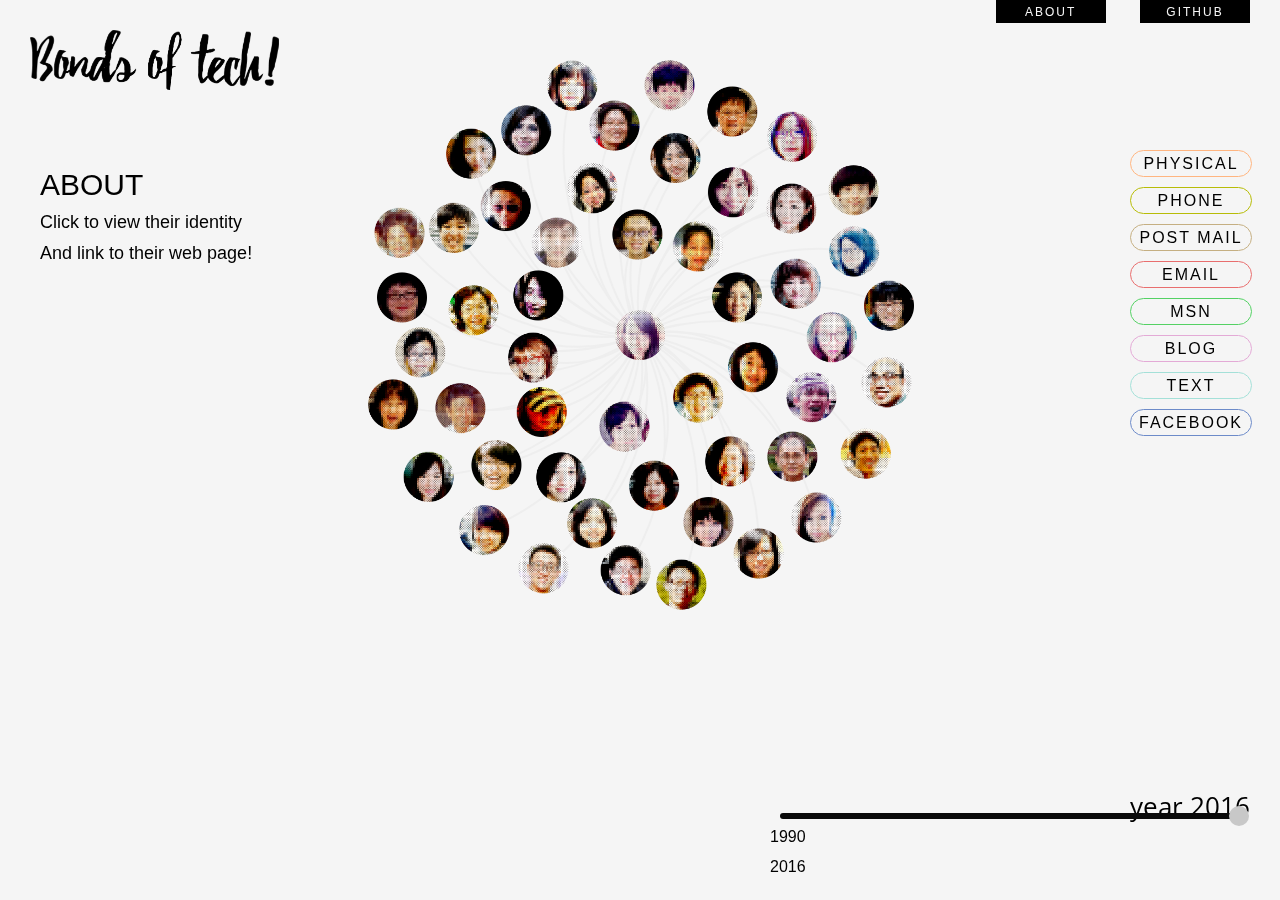
==== index.html @ d014a4b9 "add project" ====
<!DOCTYPE html>
<html>
<head>
	<meta charset="utf-8">
	<title>Bonds of Life</title>
	<link rel="stylesheet" type="text/css" href="css/style.css">
	<link rel="stylesheet" type="text/css" href="css/d3.slider.css">
	<link rel="stylesheet" type="text/css" media="screen" href="css/jquery-ui-1.10.2.custom.min.css">
	<script src="scripts/jquery-1.11.3.min.js" type="text/javascript"></script>
    <script src="scripts/jquery-ui-1.10.2.custom.min.js" type="text/javascript"></script>
	<script type="text/javascript" src='scripts/d3.min.js'></script>
	<script type="text/javascript" src="scripts/d3.slider.js"></script>
<!-- 	 <script type="text/javascript" src="../scripts/d3.chart.js"></script> -->
</head>
<body>

    <header>
<!--       <h1>Bonds of Life</h1> -->
    <div class="titles">
    	<a href="../html/index.html"><img class="title-img-1" src="img/title.png" ></a>
    	<a href="../html/index.html"><img class="title-img-2" src="img/title-2.png"></a>
    </div>

    <div class="links">
    	<div id="links-btn">ABOUT</div>
    	<div id="links-btn"><a href="#">GITHUB</a></div>
    </div>
    </header>

    <!-- container for force layout visualisation  -->

    <section id="pie-chart"></section>

    <div id="info">
	    <h1 id="name">About</h1>
	    <h2>Click to view their identity</h2>
	    <h3>And link to their web page!</h3>
    </div>

    <section id="btns">
<!--     	<div id="node-length">0</div> -->
	    <div id="physical-btn" class="btn">Physical</div>
	    <div id="phone-btn" class="btn">Phone</div>
	    <div id="post-btn" class="btn">Post Mail</div>
	    <div id="email-btn" class="btn">Email</div>
	    <div id="msn-btn" class="btn">MSN</div>	    
	    <div id="blog-btn" class="btn">Blog</div>
	    <div id="message-btn" class="btn">Text</div>
	    <div id="facebook-btn" class="btn">Facebook</div>
    </section>

    <div id="slider-widget">
    	<div id="show-year"><span>year </span> 2016</div>	    
    	<center><div id="year-slider"></div></center>
		<div id="year-number">
			<p>1990</p><p>2016</p>
		</div>
	</div>
    <center><section id="vis"></section></center> 
<footer></footer>




	<script type="text/javascript" src="scripts/main-script.js" async></script>
<!-- 	<script type="text/javascript" src="../scripts/app.js" async></script> -->
</body>
</html>
---- css/style.css ----
/*
   http://meyerweb.com/eric/tools/css/reset/
   v2.0 | 20110126
   License: none (public domain)
*/
@import url("https://fonts.googleapis.com/css?family=Open+Sans:300,300italic,700&subset=latin,latin-ext");
@import url("https://fonts.googleapis.com/css?family=Open+Sans:300,300italic,700&subset=latin,latin-ext");
a, abbr, address, article, aside, audio, b, blockquote, body, canvas, caption, cite,
code, dd, del, details, dfn, div, dl, dt, em, embed, fieldset, figcaption, figure,
footer, form, h1, h2, h3, h4, h5, h6, header, html, i, iframe, img, ins, kbd, label,
legend, li, mark, menu, nav, object, ol, output, p, pre, q, ruby, section, samp,
small, span, strong, sub, summary, sup, table, tbody, td, tfoot, th, thead, time, tr,
ul, var, video {
  margin: 0;
  padding: 0;
  border: 0;
  font: inherit;
  vertical-align: baseline;
}

/* HTML5 display-role reset for older browsers */
article, aside, details, figcaption, figure, footer, header, menu, nav, section {
  display: block;
}

body {
  line-height: 1;
  font-family: 'Open Sans', sans-serif;
}

ol, ul {
  list-style: none;
}

blockquote, q {
  quotes: none;
}

blockquote:before, blockquote:after, q:before, q:after {
  content: none;
}

table {
  border-collapse: collapse;
  border-spacing: 0;
}

#column-baseline-grid {
  position: absolute;
  z-index: -1;
  top: 0;
  left: 0;
  width: 100%;
  height: 3111px;
}

.all-grids {
  background-image: url("../img/modular-grid.png"), linear-gradient(90deg, rgba(200, 0, 0, 0.2) 60px, transparent 0px), linear-gradient(0deg, transparent 95%, rgba(56, 255, 255, 0.8) 100%);
  background-position: center top, 0% 0%, 0% 0%;
  background-size: auto auto, 80px 100%, 100% 24px;
  background-attachment: scroll, fixed, fixed;
  background-repeat: no-repeat, no-repeat, no-repeat;
  background-color: transparent, transparent, transparent;
}

.modular-grid {
  background-image: linear-gradient(90deg, rgba(200, 0, 0, 0.2) 60px, transparent 0px), linear-gradient(0deg, transparent 95%, rgba(56, 255, 255, 0.8) 100%);
  background-size: 80px 100%, 100% 24px;
}

.column-grid {
  background-image: linear-gradient(90deg, rgba(200, 0, 0, 0.2) 60px, transparent 0px);
  background-size: 80px 100%;
}

.baseline-grid {
  background-image: linear-gradient(0deg, transparent 95%, rgba(56, 255, 255, 0.8) 100%);
  background-size: 100% 24px;
}

.user-supplied-bg-image {
  background-image: url("../img/modular-grid.png");
  background-position: center top;
  background-size: auto auto;
  background-attachment: scroll;
  background-repeat: no-repeat;
  background-color: transparent;
}

body {
  font-family: 'Raleway', sans-serif;
  background-color: whitesmoke;
  line-height: 160%;
  font-size: 16px;
  margin: 0;
}

#title {
  width: 250px;
  top: 10px;
  left: 10px;
  margin: 0;
}

path.link {
  fill: none;
  stroke-width: 2px;
}

.node:not(:hover) .nodetext {
  display: none;
}

#info {
  position: fixed;
  top: 150px;
  left: 30px;
  padding: 10px;
  width: 250px;
  height: 500px;
}

#name {
  font-size: 30px;
  margin: 10px 0;
  text-transform: uppercase;
  font-weight: normal;
}

h1 {
  font-size: 36px;
  margin: 10px 0;
  text-transform: uppercase;
  font-weight: normal;
  line-height: 30px;
}

h2, h3 {
  font-size: 18px;
  margin: 5px 0;
  font-weight: normal;
}

header {
  position: fixed;
  top: 0;
  left: 0;
}

header h1 {
  margin: 10px;
}

header img {
  margin: 0;
  position: fixed;
  padding: 30px;
  top: 0;
}

.title-img-1 {
  height: 60px;
  opacity: 1;
}

.title-img-2 {
  height: 60px;
  opacity: 0;
}

.titles:hover .title-img-1 {
  opacity: 0;
}

.titles:hover .title-img-2 {
  opacity: 1;
}

.links {
  position: fixed;
  margin: 0;
  padding: 0;
  top: -2px;
  right: 30px;
}

#links-btn {
  display: inline-block;
  width: 110px;
  height: 23px;
  font-size: 12px;
  letter-spacing: 2px;
  background-color: black;
  color: whitesmoke;
  text-decoration: none;
  text-align: center;
  margin-left: 30px;
}

#links-btn a {
  font-size: 12px;
  letter-spacing: 2px;
  color: whitesmoke;
  text-decoration: none;
}

#links-btn:hover {
  color: black;
  background-color: #c8c8c8;
  -webkit-transition: all 0.2s ease-in 0s;
  -moz-transition: all 0.2s ease-in 0s;
  -o-transition: all 0.2s ease-in 0s;
  transition: all 0.2s ease-in 0s;
}

#links-btn a:hover {
  color: black;
  background-color: #c8c8c8;
  -webkit-transition: all 0.2s ease-in 0s;
  -moz-transition: all 0.2s ease-in 0s;
  -o-transition: all 0.2s ease-in 0s;
  transition: all 0.2s ease-in 0s;
}

#show-year {
  position: fixed;
  font-family: 'Open Sans', sans-serif;
  font-size: 26px;
  right: 30px;
  bottom: 70px;
  margin-bottom: 10px;
}

#viz {
  top: 0;
  margin: 0 auto;
}

#slider-widget {
  position: fixed;
  width: 480px;
  right: 30px;
  bottom: 20px;
}

#year-slider {
  width: 460px;
}

#year-number p {
  display: inline-block;
  margin-top: 5px;
}

#year-number p:nth-child(1) {
  margin-right: 410px;
}

.axis {
  fill: gray;
  -webkit-user-select: none;
  -moz-user-select: none;
  user-select: none;
  font-family: "Source Code Pro", Consolas, monaco, monospace;
}

.axis .halo {
  stroke: gray;
  stroke-width: 4px;
  stroke-linecap: round;
}

.slider .handle path {
  stroke: black;
  stroke-width: 3px;
  stroke-linecap: round;
  pointer-events: none;
  padding-top: 50px;
}

.slider .handle text {
  fill: black;
  text-align: center;
  font-size: 18px;
}

#year-slider.ui-corner-all,
#year-slider .ui-corner-all {
  border-radius: 0;
}

#year-slider.ui-slider {
  border: 0;
  background: #0a0a0a;
  border-radius: 7px;
}

#year-slider.ui-slider-horizontal {
  height: 6px;
}

#year-slider.ui-slider-vertical {
  height: 15em;
  width: 6px;
}

#year-slider .ui-slider-handle {
  width: 20px;
  height: 20px;
  background: #c8c8c8;
  border-radius: 50%;
  border: none;
  cursor: pointer;
}

#year-slider.ui-slider-horizontal .ui-slider-handle {
  top: 50%;
  margin-top: -10px;
}

#year-slider.ui-slider-vertical .ui-slider-handle {
  left: 50%;
  margin-left: -10px;
  width: 50px;
  height: 50px;
}

#year-slider .ui-slider-handle:hover {
  opacity: .8;
}

#year-slider .ui-slider-range {
  border: 0;
  border-radius: 7;
  background: #f99;
}

#year-slider.ui-slider-horizontal .ui-slider-range {
  top: 0;
  height: 6px;
}

#year-slider.ui-slider-vertical .ui-slider-range {
  left: 0;
  width: 6px;
}

#btns {
  position: fixed;
  top: 150px;
  right: 30px;
  width: 120px;
  letter-spacing: 2px;
  text-transform: uppercase;
}

#node-length {
  font-size: 40px;
  text-align: center;
  margin: 15px;
}

.btn {
  margin-bottom: 10px;
  border-radius: 30px;
  text-align: center;
  width: 120px;
  height: 25px;
  cursor: pointer;
}

.btn:hover {
  color: white;
}

#physical-btn {
  background-color: whitesmoke;
  border-style: solid;
  border-width: 1.5px;
  border-color: #FFB580;
}

#physical-btn:hover {
  background-color: #FFB580;
}

#phone-btn {
  background-color: whitesmoke;
  border-style: solid;
  border-width: 1.5px;
  border-color: #B7BC07;
}

#phone-btn:hover {
  background-color: #B7BC07;
}

#post-btn {
  background-color: whitesmoke;
  border-style: solid;
  border-width: 1.5px;
  border-color: #C5AF82;
}

#post-btn:hover {
  background-color: #C5AF82;
}

#email-btn {
  background-color: whitesmoke;
  border-style: solid;
  border-width: 1.5px;
  border-color: #E86E6E;
}

#email-btn:hover {
  background-color: #E86E6E;
}

#msn-btn {
  background-color: whitesmoke;
  border-style: solid;
  border-width: 1.5px;
  border-color: #54D164;
}

#msn-btn:hover {
  background-color: #54D164;
}

#blog-btn {
  background-color: whitesmoke;
  border-style: solid;
  border-width: 1.5px;
  border-color: #E3AAD6;
}

#blog-btn:hover {
  background-color: #E3AAD6;
}

#message-btn {
  background-color: whitesmoke;
  border-style: solid;
  border-width: 1.5px;
  border-color: #A4E0D8;
}

#message-btn:hover {
  background-color: #A4E0D8;
}

#facebook-btn {
  background-color: whitesmoke;
  border-style: solid;
  border-width: 1.5px;
  border-color: #6D8BC9;
}

#facebook-btn:hover {
  background-color: #6D8BC9;
}
---- css/d3.slider.css ----
.d3-slider {
    position: relative;
    font-family: Verdana,Arial,sans-serif;
    font-size: 1.1em;
    border: 1px solid #aaaaaa;
    z-index: 2;
}

.d3-slider-horizontal {
    height: .8em;
}  

.d3-slider-range {
  background:#2980b9;
  left:0px;
  right:0px;
  height: 0.8em;
  position: absolute;
}

.d3-slider-range-vertical {
  background:#2980b9;
  left:0px;
  right:0px;
  position: absolute;
  top:0;
}

.d3-slider-vertical {
    width: .8em;
    height: 100px;
}      

.d3-slider-handle {
    position: absolute;
    width: 1.2em;
    height: 1.2em;
    border: 1px solid #d3d3d3;
    border-radius: 4px;
    background: #eee;
    background: linear-gradient(to bottom, #eee 0%, #ddd 100%);
    z-index: 3;
}

.d3-slider-handle:hover {
    border: 1px solid #999999;
}

.d3-slider-horizontal .d3-slider-handle {
    top: -.3em;
    margin-left: -.6em;
}

.d3-slider-axis {
    position: relative;
    z-index: 1;    
}

.d3-slider-axis-bottom {
    top: .8em;
}

.d3-slider-axis-right {
    left: .8em;
}

.d3-slider-axis path {
    stroke-width: 0;
    fill: none;
}

.d3-slider-axis line {
    fill: none;
    stroke: #aaa;
    shape-rendering: crispEdges;
}

.d3-slider-axis text {
    font-size: 11px;
}

.d3-slider-vertical .d3-slider-handle {
    left: -.25em;
    margin-left: 0;
    margin-bottom: -.6em;      
}
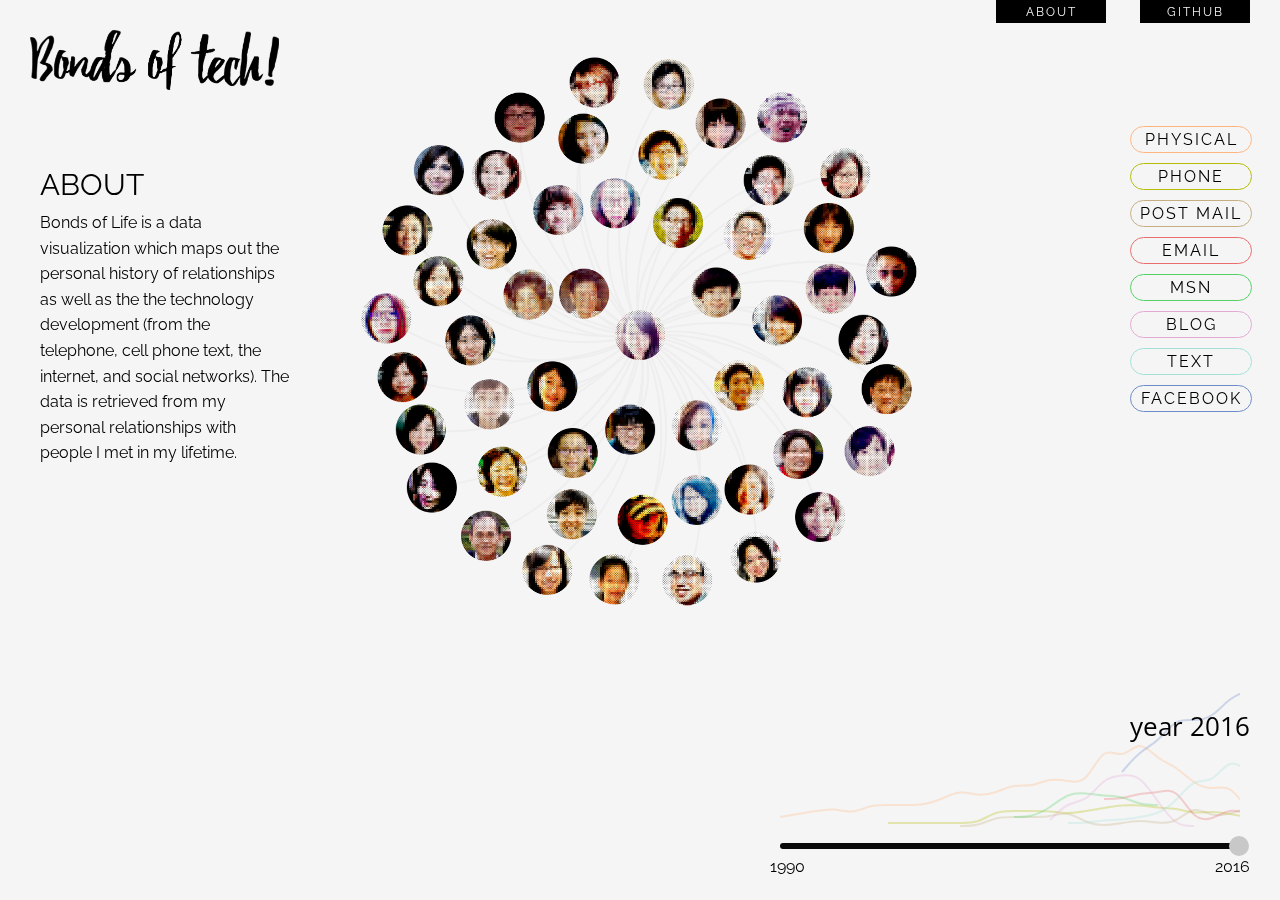
==== commit 4a399d00: "first complete" ====
--- a/index.html
+++ b/index.html
@@ -17,28 +17,44 @@
     <header>
 <!--       <h1>Bonds of Life</h1> -->
     <div class="titles">
-    	<a href="../html/index.html"><img class="title-img-1" src="img/title.png" ></a>
-    	<a href="../html/index.html"><img class="title-img-2" src="img/title-2.png"></a>
+    	<a href="html/index.html"><img class="title-img-1" src="img/title.png" ></a>
+    	<a href="html/index.html"><img class="title-img-2" src="img/title-2.png"></a>
     </div>
 
     <div class="links">
-    	<div id="links-btn">ABOUT</div>
-    	<div id="links-btn"><a href="#">GITHUB</a></div>
+    	<div class="links-btn" id="about-btn">ABOUT</div>
+    	<div class="links-btn"><a href="https://github.com/wutzui/bonds-of-life-dataviz/tree/gh-pages" target="_blank">GITHUB</a></div>
     </div>
     </header>
 
-    <!-- container for force layout visualisation  -->
+    <div id="about-modal">
+    	<img src="img/close-icon.png" id="close-btn">
+    	<img src="img/my-profile.png" id="profile-img">
+    	<section id="about-p">
+    	<h2>ABOUT</h2>
+    	<p>Yizzy is a Taiwanese-based visual and interactive designer located in New York. Currently, she is studying in MFA Design and Technology program at Parsons the New school of Design. <br> <br> She recently is interested in network functionality and front-end development. She is fascinated with data, interaction and social studies. The passion of studying in user experience and creating interactive platforms may drive her into a new field of exploration in finding new materials and methods for design.</p><br>
+
+    	<div id="contact">
+    		<h4>INFO</h4>
+    		<a href="http://www.yizzywu.com" target="_blank">http://www.yizzywu.com</a>
+    		<span> | </span>
+    		<a href="mailto:wut343@newschool.edu?Subject=Hello%20" target="_top">wut343@newschool.edu</a>
+    		 
+    	</div>
+    	</section>
+    </div>
 
     <section id="pie-chart"></section>
 
     <div id="info">
 	    <h1 id="name">About</h1>
-	    <h2>Click to view their identity</h2>
-	    <h3>And link to their web page!</h3>
+	    <h2 id="relation"></h2>
+	    <h4 id="description">Bonds of Life is a data visualization which maps out the personal history of relationships as well as the the technology development (from the telephone, cell phone text, the internet, and social networks). The data is retrieved from my personal relationships with people I met in my lifetime.</h4>
     </div>
 
     <section id="btns">
 <!--     	<div id="node-length">0</div> -->
+		<center><p>&#8675; Hover &#8675;</p></center>
 	    <div id="physical-btn" class="btn">Physical</div>
 	    <div id="phone-btn" class="btn">Phone</div>
 	    <div id="post-btn" class="btn">Post Mail</div>
@@ -49,6 +65,11 @@
 	    <div id="facebook-btn" class="btn">Facebook</div>
     </section>
 
+
+	<!-- container for line charts  -->
+    <section id="line-chart"></section>
+
+    <!-- container for year slider  -->
     <div id="slider-widget">
     	<div id="show-year"><span>year </span> 2016</div>	    
     	<center><div id="year-slider"></div></center>
@@ -56,11 +77,11 @@
 			<p>1990</p><p>2016</p>
 		</div>
 	</div>
+
+	<!-- container for force layout visualisation  -->
     <center><section id="vis"></section></center> 
-<footer></footer>
 
-
-
+	<footer></footer>
 
 	<script type="text/javascript" src="scripts/main-script.js" async></script>
 <!-- 	<script type="text/javascript" src="../scripts/app.js" async></script> -->
--- a/css/style.css
+++ b/css/style.css
@@ -5,6 +5,7 @@
 */
 @import url("https://fonts.googleapis.com/css?family=Open+Sans:300,300italic,700&subset=latin,latin-ext");
 @import url("https://fonts.googleapis.com/css?family=Open+Sans:300,300italic,700&subset=latin,latin-ext");
+@import url("https://fonts.googleapis.com/css?family=Raleway:400,200,500");
 a, abbr, address, article, aside, audio, b, blockquote, body, canvas, caption, cite,
 code, dd, del, details, dfn, div, dl, dt, em, embed, fieldset, figcaption, figure,
 footer, form, h1, h2, h3, h4, h5, h6, header, html, i, iframe, img, ins, kbd, label,
@@ -102,6 +103,58 @@
   margin: 0;
 }
 
+#about-modal {
+  position: fixed;
+  z-index: -10;
+  width: 100vw;
+  height: 100vh;
+  opacity: 0;
+  background-color: rgba(250, 250, 250, 0.95);
+}
+
+#close-btn {
+  position: fixed;
+  width: 30px;
+  top: 30px;
+  right: 30px;
+}
+
+#profile-img {
+  position: fixed;
+  top: 30vh;
+  left: 15vw;
+  width: 20vw;
+  border-radius: 100%;
+}
+
+#about-p {
+  position: fixed;
+  top: 25vh;
+  left: 35vw;
+  width: 43vw;
+  padding: 3%;
+  font-size: 14px;
+  line-height: 20px;
+}
+
+#about-p h2 {
+  font-weight: 500;
+}
+
+#contact h4 {
+  font-family: 'Raleway', sans-serif;
+  font-weight: 500;
+}
+
+#contact a {
+  text-decoration: none;
+  color: black;
+}
+
+#contact a:hover {
+  color: grey;
+}
+
 path.link {
   fill: none;
   stroke-width: 2px;
@@ -184,7 +237,7 @@
   right: 30px;
 }
 
-#links-btn {
+.links-btn {
   display: inline-block;
   width: 110px;
   height: 23px;
@@ -197,29 +250,29 @@
   margin-left: 30px;
 }
 
-#links-btn a {
+.links-btn a {
   font-size: 12px;
   letter-spacing: 2px;
   color: whitesmoke;
   text-decoration: none;
 }
 
-#links-btn:hover {
+.links-btn:hover {
   color: black;
   background-color: #c8c8c8;
-  -webkit-transition: all 0.2s ease-in 0s;
-  -moz-transition: all 0.2s ease-in 0s;
-  -o-transition: all 0.2s ease-in 0s;
-  transition: all 0.2s ease-in 0s;
-}
-
-#links-btn a:hover {
+  -webkit-transition: all 0.4s ease-in 0s;
+  -moz-transition: all 0.4s ease-in 0s;
+  -o-transition: all 0.4s ease-in 0s;
+  transition: all 0.4s ease-in 0s;
+}
+
+.links-btn a:hover {
   color: black;
   background-color: #c8c8c8;
-  -webkit-transition: all 0.2s ease-in 0s;
-  -moz-transition: all 0.2s ease-in 0s;
-  -o-transition: all 0.2s ease-in 0s;
-  transition: all 0.2s ease-in 0s;
+  -webkit-transition: all 0.4s ease-in 0s;
+  -moz-transition: all 0.4s ease-in 0s;
+  -o-transition: all 0.4s ease-in 0s;
+  transition: all 0.4s ease-in 0s;
 }
 
 #show-year {
@@ -227,7 +280,7 @@
   font-family: 'Open Sans', sans-serif;
   font-size: 26px;
   right: 30px;
-  bottom: 70px;
+  bottom: 150px;
   margin-bottom: 10px;
 }
 
@@ -347,11 +400,22 @@
 
 #btns {
   position: fixed;
-  top: 150px;
+  z-index: 3;
+  top: 100px;
   right: 30px;
   width: 120px;
   letter-spacing: 2px;
   text-transform: uppercase;
+}
+
+#btns p {
+  color: gray;
+  font-size: 13px;
+  opacity: 0;
+}
+
+#btns:hover p {
+  opacity: 1;
 }
 
 #node-length {
@@ -460,3 +524,10 @@
 #facebook-btn:hover {
   background-color: #6D8BC9;
 }
+
+#line-chart {
+  position: fixed;
+  right: 40px;
+  bottom: 60px;
+  z-index: -3;
+}
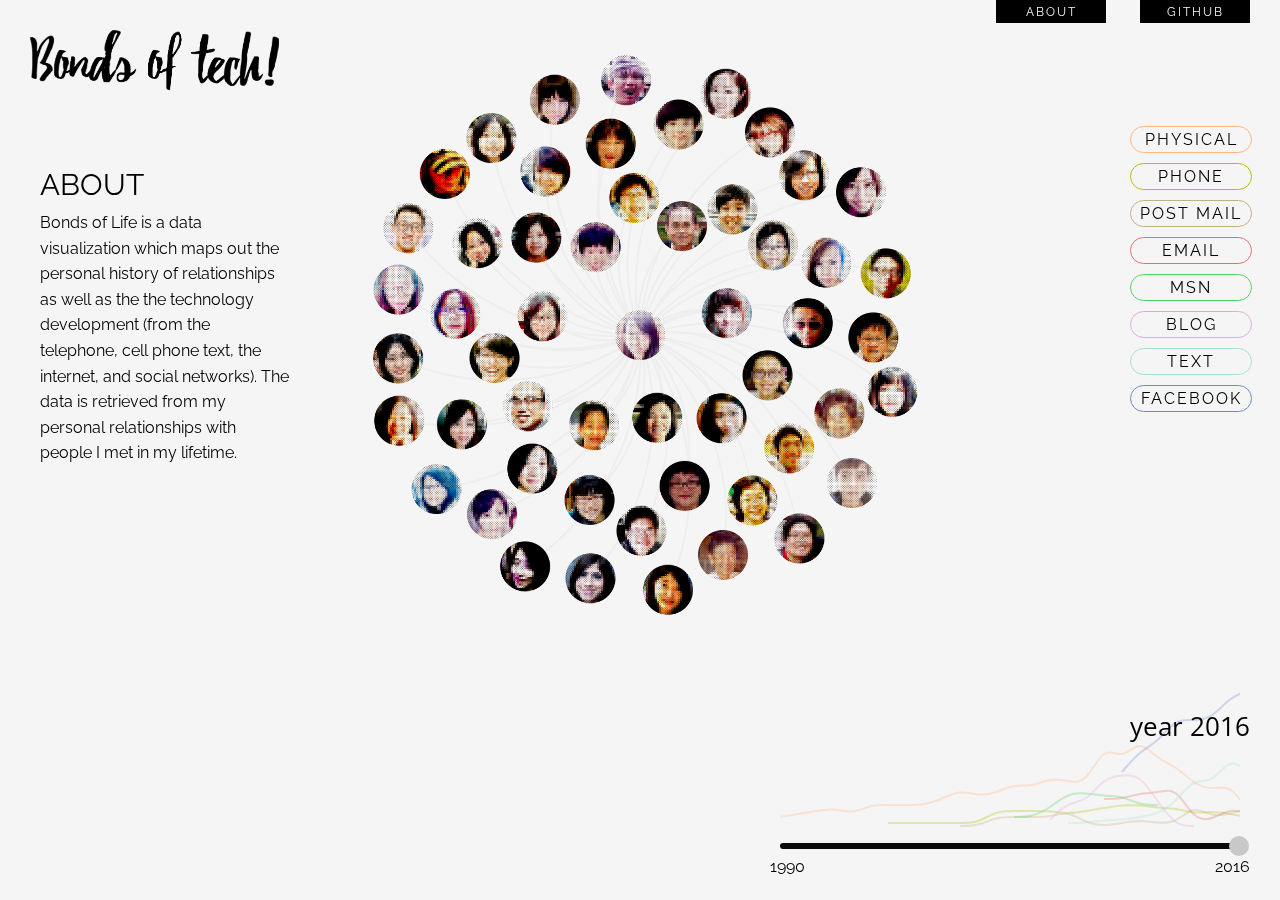
==== commit 1f3d2c22: "fix index title <a> link" ====
--- a/index.html
+++ b/index.html
@@ -17,8 +17,8 @@
     <header>
 <!--       <h1>Bonds of Life</h1> -->
     <div class="titles">
-    	<a href="html/index.html"><img class="title-img-1" src="img/title.png" ></a>
-    	<a href="html/index.html"><img class="title-img-2" src="img/title-2.png"></a>
+    	<a href="index.html"><img class="title-img-1" src="img/title.png" ></a>
+    	<a href="index.html"><img class="title-img-2" src="img/title-2.png"></a>
     </div>
 
     <div class="links">
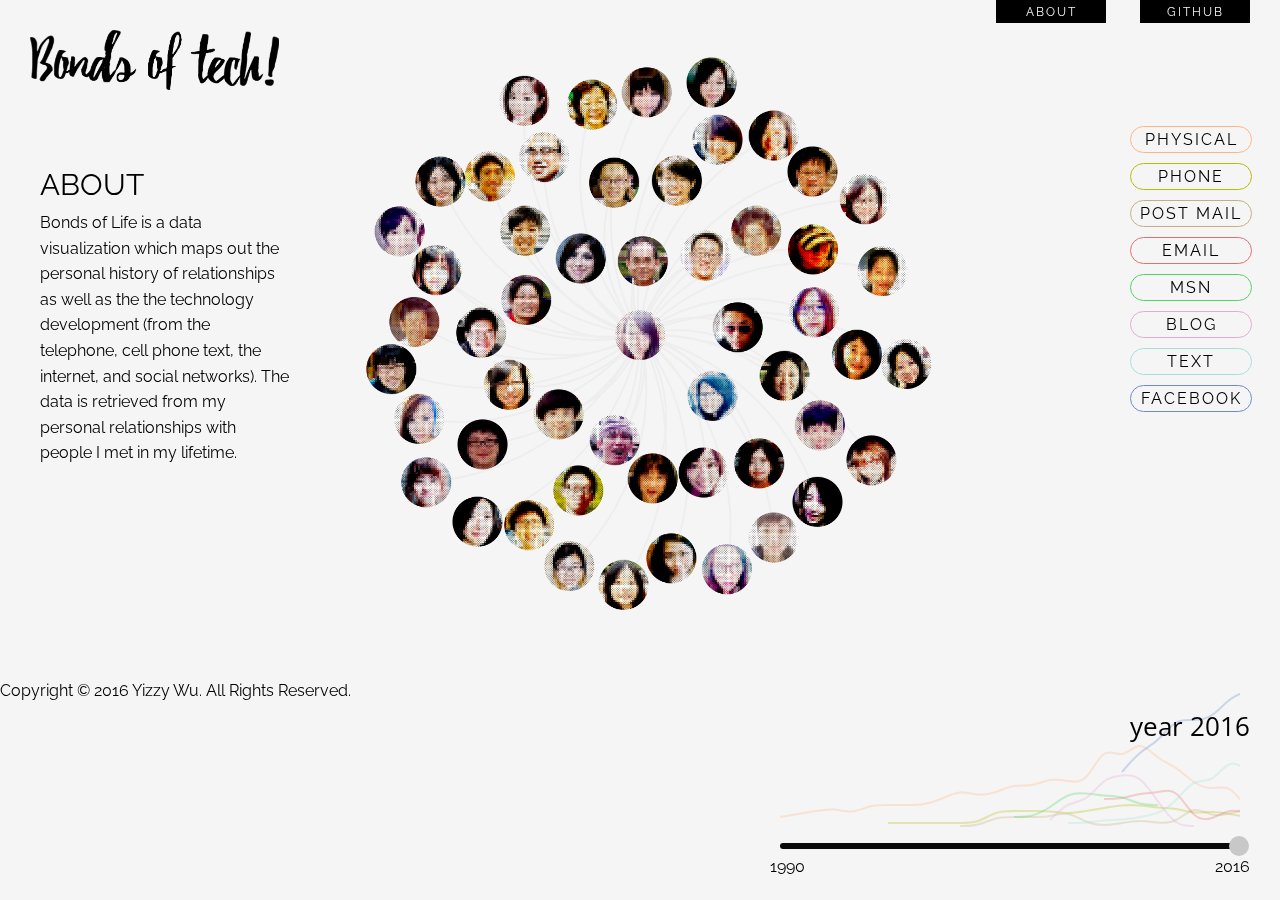
==== commit 4c6f0500: "add copywrite in footer" ====
--- a/index.html
+++ b/index.html
@@ -81,7 +81,9 @@
 	<!-- container for force layout visualisation  -->
     <center><section id="vis"></section></center> 
 
-	<footer></footer>
+	<footer>
+     <p>Copyright © 2016 Yizzy Wu. All Rights Reserved.</p>   
+    </footer>
 
 	<script type="text/javascript" src="scripts/main-script.js" async></script>
 <!-- 	<script type="text/javascript" src="../scripts/app.js" async></script> -->
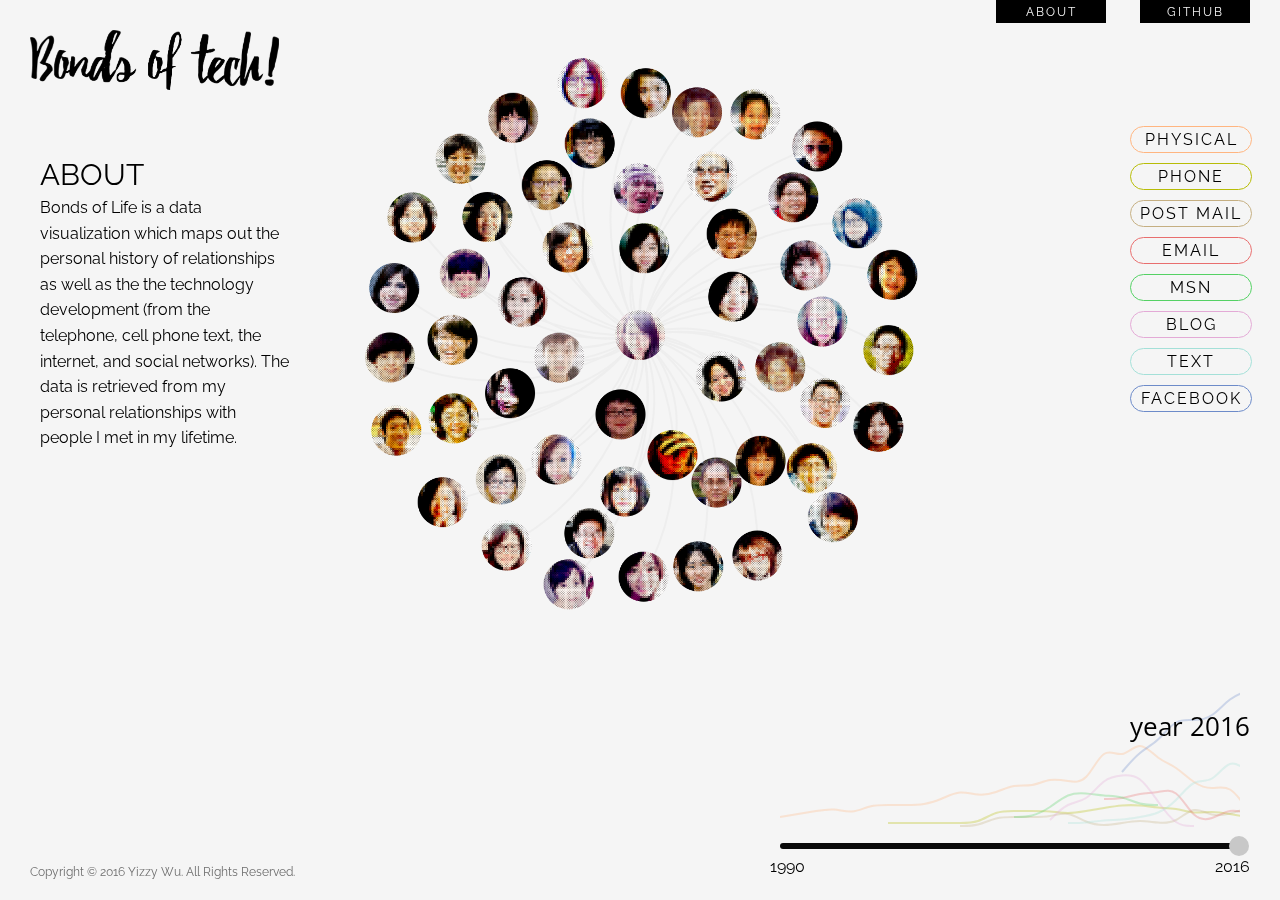
==== commit 96fb3ca8: "fix about > portfolio link" ====
--- a/index.html
+++ b/index.html
@@ -36,7 +36,7 @@
 
     	<div id="contact">
     		<h4>INFO</h4>
-    		<a href="http://www.yizzywu.com" target="_blank">http://www.yizzywu.com</a>
+    		<a href="http://www.yizzywu.com" target="_blank">www.yizzywu.com</a>
     		<span> | </span>
     		<a href="mailto:wut343@newschool.edu?Subject=Hello%20" target="_top">wut343@newschool.edu</a>
     		 
--- a/css/style.css
+++ b/css/style.css
@@ -175,7 +175,7 @@
 
 #name {
   font-size: 30px;
-  margin: 10px 0;
+  margin: 0;
   text-transform: uppercase;
   font-weight: normal;
 }
@@ -275,6 +275,20 @@
   transition: all 0.4s ease-in 0s;
 }
 
+footer {
+  position: fixed;
+  bottom: 0;
+  height: 30px;
+}
+
+footer p {
+  position: relative;
+  color: #6e6e6e;
+  font-size: 12px;
+  left: 30px;
+  bottom: 10px;
+}
+
 #show-year {
   position: fixed;
   font-family: 'Open Sans', sans-serif;
